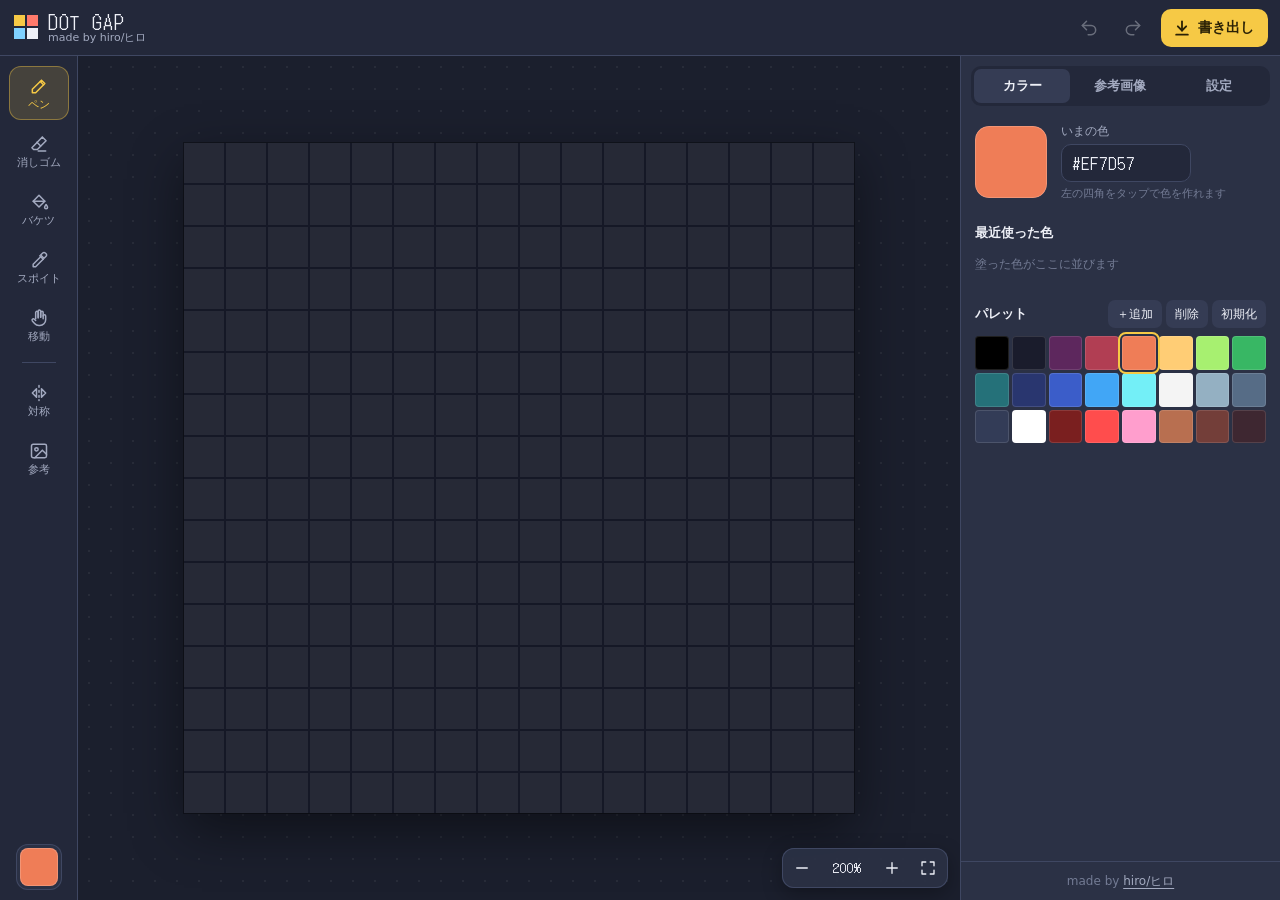
==== index.html @ 3f63f145 "Add files via upload" ====
<!DOCTYPE html>
<html lang="ja">
<head>
  <meta charset="UTF-8">
  <meta name="viewport" content="width=device-width, initial-scale=1, maximum-scale=1, user-scalable=no, viewport-fit=cover">
  <meta name="theme-color" content="#23283a">
  <meta name="apple-mobile-web-app-capable" content="yes">
  <meta name="apple-mobile-web-app-status-bar-style" content="black-translucent">
  <meta name="format-detection" content="telephone=no">
  <meta name="description" content="マスとマスの間に細い隙間があるドット絵を描けるエディタ。カラーパレット・スポイト・参考画像・PNG書き出しに対応。">
  <title>DOT GAP - すき間ドットエディタ | made by hiro/ヒロ</title>
  <link rel="preconnect" href="https://fonts.googleapis.com">
  <link rel="preconnect" href="https://fonts.gstatic.com" crossorigin>
  <link href="https://fonts.googleapis.com/css2?family=DotGothic16&display=swap" rel="stylesheet">
  <link rel="stylesheet" href="./style.css">
</head>
<body>
  <div class="app" id="app">

    <!-- ===== ヘッダー ===== -->
    <header class="topbar">
      <div class="brand">
        <div class="brand-mark" aria-hidden="true"><i></i><i></i><i></i><i></i></div>
        <div class="brand-text">
          <h1 class="brand-title">DOT GAP</h1>
          <a class="brand-credit" href="https://github.com/h1ro223" target="_blank" rel="noopener noreferrer">made by hiro/ヒロ</a>
        </div>
      </div>
      <div class="top-actions">
        <button class="icon-btn" id="undoBtn" type="button" title="元に戻す (Ctrl+Z)" aria-label="元に戻す" disabled>
          <svg class="ic" viewBox="0 0 24 24"><path d="M9 14 4 9l5-5"/><path d="M4 9h10.5a5.5 5.5 0 0 1 0 11H11"/></svg>
        </button>
        <button class="icon-btn" id="redoBtn" type="button" title="やり直し (Ctrl+Y)" aria-label="やり直し" disabled>
          <svg class="ic" viewBox="0 0 24 24"><path d="m15 14 5-5-5-5"/><path d="M20 9H9.5a5.5 5.5 0 0 0 0 11H13"/></svg>
        </button>
        <button class="icon-btn mobile-only" id="panelToggle" type="button" title="パネルの開閉" aria-label="パネルの開閉" aria-pressed="true">
          <svg class="ic" viewBox="0 0 24 24"><rect x="3" y="4" width="18" height="16" rx="2"/><path d="M3 14h18"/></svg>
        </button>
        <button class="primary-btn" id="exportOpenBtn" type="button">
          <svg class="ic" viewBox="0 0 24 24"><path d="M12 4v11"/><path d="m7 10 5 5 5-5"/><path d="M5 20h14"/></svg>
          <span>書き出し</span>
        </button>
      </div>
    </header>

    <main class="workspace">

      <!-- ===== ツールバー ===== -->
      <nav class="toolbar" aria-label="ツール">
        <div class="tool-group">
          <button class="tool-btn" type="button" data-tool="pen" title="ペン (B)">
            <svg class="ic" viewBox="0 0 24 24"><path d="M4 20h4L19 9l-4-4L4 16v4z"/><path d="m13.5 6.5 4 4"/></svg>
            <span>ペン</span>
          </button>
          <button class="tool-btn" type="button" data-tool="eraser" title="消しゴム (E)">
            <svg class="ic" viewBox="0 0 24 24"><path d="m16 3.5 4.5 4.5L10 18.5H5.5l-2-2z"/><path d="m9.5 10 4.5 4.5"/><path d="M11 20.5h9"/></svg>
            <span>消しゴム</span>
          </button>
          <button class="tool-btn" type="button" data-tool="fill" title="バケツ (G)">
            <svg class="ic" viewBox="0 0 24 24"><path d="m5 11 7-7 7 7-7 7z"/><path d="M5 11h14"/><path d="M20.5 15s1.8 2.3 1.8 3.4a1.8 1.8 0 0 1-3.6 0c0-1.1 1.8-3.4 1.8-3.4z"/></svg>
            <span>バケツ</span>
          </button>
          <button class="tool-btn" type="button" data-tool="picker" title="スポイト (I)">
            <svg class="ic" viewBox="0 0 24 24"><path d="m13 7 4 4"/><path d="M16.5 3.5a2.1 2.1 0 0 1 3 0l1 1a2.1 2.1 0 0 1 0 3L18 10l-4-4z"/><path d="m14 8-9 9v3h3l9-9"/></svg>
            <span>スポイト</span>
          </button>
          <button class="tool-btn" type="button" data-tool="hand" title="移動 (H / Space+ドラッグ)">
            <svg class="ic" viewBox="0 0 24 24"><path d="M8 13V5.5a1.5 1.5 0 0 1 3 0V12"/><path d="M11 11V4a1.5 1.5 0 0 1 3 0v7"/><path d="M14 11V5.5a1.5 1.5 0 0 1 3 0V13"/><path d="M17 9.5a1.5 1.5 0 0 1 3 0V14a7 7 0 0 1-7 7h-1a7 7 0 0 1-5.3-2.4L4 15.5a1.6 1.6 0 0 1 2.4-2.1L8 15"/></svg>
            <span>移動</span>
          </button>
        </div>
        <div class="tool-sep" aria-hidden="true"></div>
        <div class="tool-group">
          <button class="tool-btn" type="button" id="mirrorBtn" aria-pressed="false" title="左右対称 (M)">
            <svg class="ic" viewBox="0 0 24 24"><path d="M12 3v2M12 9v2M12 15v2M12 21v-1"/><path d="M9 7 4 12l5 5z"/><path d="m15 7 5 5-5 5z"/></svg>
            <span>対称</span>
          </button>
          <button class="tool-btn" type="button" id="refToggleBtn" aria-pressed="false" title="参考ウィンドウ">
            <svg class="ic" viewBox="0 0 24 24"><rect x="3" y="4" width="18" height="16" rx="2"/><circle cx="9" cy="10" r="2"/><path d="m21 16-5-5-9 9"/></svg>
            <span>参考</span>
          </button>
        </div>
        <button class="tool-color" type="button" id="toolColorBtn" title="カラー" aria-label="現在の色(カラーを開く)">
          <span id="toolColorSwatch"></span>
        </button>
      </nav>

      <!-- ===== キャンバス ===== -->
      <section class="stage" id="stage" data-tool="pen">
        <div class="canvas-holder bg-dark" id="canvasHolder">
          <canvas id="board"></canvas>
          <img class="overlay-img" id="overlayImg" alt="" draggable="false" hidden>
          <div class="mirror-line" id="mirrorLine" hidden></div>
          <div class="hover-cell" id="hoverCell" hidden></div>
        </div>

        <span class="coord" id="coordLabel" aria-hidden="true"></span>

        <div class="zoom-ctrl">
          <button type="button" id="zoomOutBtn" title="縮小 (-)" aria-label="縮小">
            <svg class="ic" viewBox="0 0 24 24"><path d="M5 12h14"/></svg>
          </button>
          <span class="zoom-label" id="zoomLabel">100%</span>
          <button type="button" id="zoomInBtn" title="拡大 (+)" aria-label="拡大">
            <svg class="ic" viewBox="0 0 24 24"><path d="M5 12h14M12 5v14"/></svg>
          </button>
          <button type="button" id="fitBtn" title="全体表示 (0)" aria-label="全体表示">
            <svg class="ic" viewBox="0 0 24 24"><path d="M4 9V4h5M20 9V4h-5M4 15v5h5M20 15v5h-5"/></svg>
          </button>
        </div>

        <!-- 参考ウィンドウ -->
        <div class="ref-win" id="refWin" hidden>
          <div class="ref-head" id="refHead">
            <span class="ref-title">参考画像</span>
            <span class="ref-chip" id="refChip" aria-hidden="true"></span>
            <button class="ref-close" id="refClose" type="button" aria-label="参考ウィンドウを閉じる">
              <svg class="ic" viewBox="0 0 24 24"><path d="M6 6l12 12M18 6 6 18"/></svg>
            </button>
          </div>
          <div class="ref-body" id="refBody">
            <canvas id="refView" hidden></canvas>
            <p class="ref-empty" id="refEmpty">タップして画像を読み込む</p>
          </div>
          <div class="ref-resize" id="refResize" aria-hidden="true"></div>
        </div>

        <div class="toast" id="toast" role="status" aria-live="polite"></div>
      </section>

      <!-- ===== パネル ===== -->
      <aside class="panel" id="panel">
        <div class="tabs" role="tablist">
          <button class="tab active" type="button" role="tab" data-tab="color" aria-selected="true">カラー</button>
          <button class="tab" type="button" role="tab" data-tab="ref" aria-selected="false">参考画像</button>
          <button class="tab" type="button" role="tab" data-tab="settings" aria-selected="false">設定</button>
        </div>

        <div class="tab-bodies">

          <!-- カラー -->
          <section class="tab-body active" data-panel="color" role="tabpanel">
            <div class="color-current">
              <label class="color-big" title="色を選ぶ">
                <span id="curSwatch"></span>
                <input type="color" id="colorInput" value="#ef7d57" aria-label="色を選ぶ">
              </label>
              <div class="color-meta">
                <span class="field-label">いまの色</span>
                <input type="text" class="hex-input" id="hexInput" maxlength="7" spellcheck="false" autocomplete="off" autocapitalize="off" autocorrect="off" aria-label="カラーコード">
                <span class="hint">左の四角をタップで色を作れます</span>
              </div>
            </div>

            <div class="block">
              <h3 class="block-title">最近使った色</h3>
              <div class="swatch-row" id="recentList"></div>
            </div>

            <div class="block">
              <div class="block-head">
                <h3 class="block-title">パレット</h3>
                <div class="mini-actions">
                  <button class="mini-btn" type="button" id="paletteAddBtn" title="いまの色をパレットに追加">＋追加</button>
                  <button class="mini-btn" type="button" id="paletteEditBtn" aria-pressed="false" title="タップした色を削除">削除</button>
                  <button class="mini-btn" type="button" id="paletteResetBtn" title="パレットを初期状態に戻す">初期化</button>
                </div>
              </div>
              <div class="palette" id="paletteList"></div>
            </div>
          </section>

          <!-- 参考画像 -->
          <section class="tab-body" data-panel="ref" role="tabpanel">
            <div class="block">
              <div class="btn-row">
                <button class="btn" type="button" id="refLoadBtn">画像を読み込む</button>
                <button class="btn ghost" type="button" id="refRemoveBtn">画像を外す</button>
              </div>
              <p class="note" id="refInfo">画像はまだありません</p>
            </div>

            <div class="block">
              <label class="switch-row">
                <span>参考ウィンドウを表示</span>
                <span class="switch"><input type="checkbox" id="refShowChk"><i></i></span>
              </label>
              <label class="switch-row">
                <span>キャンバスに重ねる(なぞり描き用)</span>
                <span class="switch"><input type="checkbox" id="refOverlayChk"><i></i></span>
              </label>
              <div class="range-row">
                <span>重ねる濃さ</span>
                <input type="range" id="refOpacity" min="5" max="100" step="1" value="40">
                <output id="refOpacityOut">40%</output>
              </div>
            </div>

            <div class="block">
              <h3 class="block-title">ドット化して取り込む</h3>
              <p class="note">参考画像をいまのマス数に合わせて自動でドット絵にします。下描きにどうぞ。</p>
              <label class="switch-row">
                <span>パレットの色に寄せる</span>
                <span class="switch"><input type="checkbox" id="refQuantizeChk"><i></i></span>
              </label>
              <button class="btn wide" type="button" id="refImportBtn">マスに取り込む</button>
            </div>

            <p class="note">スポイトを選んで参考ウィンドウの画像をタップすると、画像から色を拾えます。</p>
          </section>

          <!-- 設定 -->
          <section class="tab-body" data-panel="settings" role="tabpanel">
            <div class="block">
              <h3 class="block-title">キャンバス</h3>
              <div class="field-grid">
                <div class="field">
                  <span class="field-label">横のマス数</span>
                  <div class="stepper" data-key="cols">
                    <button type="button" data-step="-1" aria-label="減らす">−</button>
                    <input type="number" inputmode="numeric" aria-label="横のマス数">
                    <button type="button" data-step="1" aria-label="増やす">＋</button>
                  </div>
                </div>
                <div class="field">
                  <span class="field-label">縦のマス数</span>
                  <div class="stepper" data-key="rows">
                    <button type="button" data-step="-1" aria-label="減らす">−</button>
                    <input type="number" inputmode="numeric" aria-label="縦のマス数">
                    <button type="button" data-step="1" aria-label="増やす">＋</button>
                  </div>
                </div>
                <div class="field">
                  <span class="field-label">マスの大きさ(px)</span>
                  <div class="stepper" data-key="cell">
                    <button type="button" data-step="-1" aria-label="小さく">−</button>
                    <input type="number" inputmode="numeric" aria-label="マスの大きさ">
                    <button type="button" data-step="1" aria-label="大きく">＋</button>
                  </div>
                </div>
                <div class="field">
                  <span class="field-label">隙間(px)</span>
                  <div class="stepper" data-key="gap">
                    <button type="button" data-step="-1" aria-label="狭く">−</button>
                    <input type="number" inputmode="numeric" aria-label="隙間">
                    <button type="button" data-step="1" aria-label="広く">＋</button>
                  </div>
                </div>
              </div>
              <p class="size-info">書き出しサイズ <strong id="sizeInfo">-</strong></p>
              <p class="note">マス数を減らすと、右端・下端からはみ出た部分は消えます(元に戻すで復活できます)。</p>
            </div>

            <div class="block">
              <h3 class="block-title">表示の背景</h3>
              <div class="seg" id="bgSeg">
                <button type="button" data-bg="dark">ダーク</button>
                <button type="button" data-bg="light">ライト</button>
                <button type="button" data-bg="checker">市松</button>
              </div>
              <p class="note">見え方だけの設定です。書き出す画像の背景は透過になります。</p>
            </div>

            <div class="block">
              <h3 class="block-title">作品データ</h3>
              <div class="btn-row">
                <button class="btn" type="button" id="projSaveBtn">データを保存</button>
                <button class="btn" type="button" id="projLoadBtn">データを開く</button>
              </div>
              <p class="note">描いた内容は自動でこの端末に保存されます。別の端末に移すときは「データを保存」の .json を使ってください。</p>
              <button class="btn danger wide" type="button" id="clearBtn">全部消す</button>
            </div>

            <div class="block pc-only">
              <h3 class="block-title">ショートカット</h3>
              <dl class="keys">
                <dt>B / E / G / I / H</dt><dd>ペン / 消しゴム / バケツ / スポイト / 移動</dd>
                <dt>M</dt><dd>左右対称の切り替え</dd>
                <dt>Space + ドラッグ</dt><dd>画面を動かす</dd>
                <dt>ホイール / + / −</dt><dd>拡大・縮小</dd>
                <dt>0</dt><dd>全体表示</dd>
                <dt>Ctrl + Z / Ctrl + Y</dt><dd>元に戻す / やり直し</dd>
              </dl>
            </div>
          </section>
        </div>

        <footer class="panel-credit">
          made by <a href="https://github.com/h1ro223" target="_blank" rel="noopener noreferrer">hiro/ヒロ</a>
        </footer>
      </aside>
    </main>
  </div>

  <!-- ===== 書き出しモーダル ===== -->
  <div class="modal" id="exportModal" hidden>
    <div class="modal-card" role="dialog" aria-modal="true" aria-labelledby="exportTitle">
      <div class="modal-head">
        <h2 id="exportTitle">PNGで書き出し</h2>
        <button class="icon-btn" type="button" id="exportCloseBtn" aria-label="閉じる">
          <svg class="ic" viewBox="0 0 24 24"><path d="M6 6l12 12M18 6 6 18"/></svg>
        </button>
      </div>

      <div class="export-preview checker" id="exportPreviewWrap">
        <canvas id="exportPreview"></canvas>
      </div>

      <div class="export-field">
        <span class="field-label">倍率</span>
        <div class="seg" id="scaleSeg">
          <button type="button" data-scale="1">×1</button>
          <button type="button" data-scale="2">×2</button>
          <button type="button" data-scale="3">×3</button>
          <button type="button" data-scale="4">×4</button>
          <button type="button" data-scale="8">×8</button>
        </div>
      </div>

      <label class="switch-row">
        <span>背景を透過する</span>
        <span class="switch"><input type="checkbox" id="exportTransChk" checked><i></i></span>
      </label>
      <div class="range-row" id="exportBgRow" hidden>
        <span>背景色</span>
        <input type="color" id="exportBgInput" value="#ffffff" aria-label="背景色">
        <span></span>
      </div>

      <p class="size-info">出力サイズ <strong id="exportSize">-</strong></p>

      <div class="btn-row">
        <button class="btn primary" type="button" id="exportDlBtn">PNGを保存</button>
        <button class="btn" type="button" id="exportShareBtn" hidden>共有・写真に保存</button>
      </div>
    </div>
  </div>

  <input type="file" id="refFile" accept="image/*" hidden>
  <input type="file" id="projectFile" accept=".json,application/json" hidden>

  <script src="./script.js"></script>
</body>
</html>
---- style.css ----
/* =========================================================
   DOT GAP - すき間ドットエディタ
   made by hiro/ヒロ  https://github.com/h1ro223
   ========================================================= */

:root {
  --ink: #23283a;          /* 土台(グラファイトブルー) */
  --ink-2: #1b1f2d;        /* ステージ */
  --slab: #2b3145;         /* パネル */
  --slab-2: #353c54;       /* 入力・ボタン */
  --grout: #3f4762;        /* 境界線 */
  --text: #eef0f7;
  --muted: #a3aac0;
  --dim: #737b94;
  --butter: #f6c945;       /* アクセント */
  --butter-ink: #2b2206;
  --butter-soft: rgba(246, 201, 69, 0.16);
  --coral: #ff7a6b;

  --r-l: 14px;
  --r-m: 10px;
  --r-s: 7px;

  --font: "Hiragino Sans", "Hiragino Kaku Gothic ProN", "Noto Sans JP", "Yu Gothic UI", "Meiryo", system-ui, -apple-system, sans-serif;
  --pixel: "DotGothic16", "Hiragino Sans", "Noto Sans JP", sans-serif;

  --safe-t: env(safe-area-inset-top, 0px);
  --safe-r: env(safe-area-inset-right, 0px);
  --safe-b: env(safe-area-inset-bottom, 0px);
  --safe-l: env(safe-area-inset-left, 0px);
}

*,
*::before,
*::after { box-sizing: border-box; }

[hidden] { display: none !important; }

html,
body {
  margin: 0;
  height: 100%;
  background: var(--ink);
  color: var(--text);
  font-family: var(--font);
  font-size: 14px;
  line-height: 1.5;
  overflow: hidden;
  overscroll-behavior: none;
}

/* スマホでの長押しコピー・ダブルタップ拡大を防止 */
body {
  -webkit-user-select: none;
  user-select: none;
  -webkit-touch-callout: none;
  -webkit-tap-highlight-color: transparent;
  touch-action: manipulation;
  -webkit-text-size-adjust: 100%;
  text-size-adjust: 100%;
}

input[type="text"],
input[type="number"] {
  -webkit-user-select: text;
  user-select: text;
}

img,
canvas {
  -webkit-user-drag: none;
  -webkit-touch-callout: none;
}

button {
  font: inherit;
  color: inherit;
  background: none;
  border: 0;
  padding: 0;
  cursor: pointer;
  touch-action: manipulation;
}
button:disabled { cursor: default; opacity: 0.35; }

a { color: inherit; }

:focus { outline: none; }
:focus-visible {
  outline: 2px solid var(--butter);
  outline-offset: 2px;
}

.ic {
  width: 20px;
  height: 20px;
  fill: none;
  stroke: currentColor;
  stroke-width: 1.8;
  stroke-linecap: round;
  stroke-linejoin: round;
  flex-shrink: 0;
}

/* ===== レイアウト ===== */
.app {
  position: fixed;
  inset: 0;
  display: flex;
  flex-direction: column;
  padding: var(--safe-t) var(--safe-r) var(--safe-b) var(--safe-l);
}

.topbar {
  height: 56px;
  flex-shrink: 0;
  display: flex;
  align-items: center;
  justify-content: space-between;
  gap: 10px;
  padding: 0 12px 0 14px;
  background: var(--ink);
  border-bottom: 1px solid var(--grout);
}

.brand {
  display: flex;
  align-items: center;
  gap: 10px;
  min-width: 0;
}

/* ロゴ:2×2のマスと細い隙間 */
.brand-mark {
  display: grid;
  grid-template-columns: repeat(2, 11px);
  grid-template-rows: repeat(2, 11px);
  gap: 2px;
  flex-shrink: 0;
}
.brand-mark i { display: block; background: var(--butter); }
.brand-mark i:nth-child(2) { background: var(--coral); }
.brand-mark i:nth-child(3) { background: #7fd1ff; }
.brand-mark i:nth-child(4) { background: var(--text); }

.brand-text {
  display: flex;
  flex-direction: column;
  min-width: 0;
  line-height: 1.15;
}
.brand-title {
  margin: 0;
  font-family: var(--pixel);
  font-weight: 400;
  font-size: 19px;
  letter-spacing: 0.06em;
}
.brand-credit {
  font-size: 11px;
  color: var(--muted);
  text-decoration: none;
  white-space: nowrap;
}
.brand-credit:hover { color: var(--butter); }

.top-actions {
  display: flex;
  align-items: center;
  gap: 4px;
  flex-shrink: 0;
}

.icon-btn {
  width: 40px;
  height: 40px;
  border-radius: var(--r-m);
  display: inline-flex;
  align-items: center;
  justify-content: center;
  color: var(--text);
}
@media (hover: hover) {
  .icon-btn:not(:disabled):hover { background: var(--slab); }
}
.icon-btn[aria-pressed="false"] { color: var(--muted); }

.primary-btn {
  height: 38px;
  margin-left: 4px;
  padding: 0 14px 0 11px;
  border-radius: var(--r-m);
  display: inline-flex;
  align-items: center;
  gap: 6px;
  background: var(--butter);
  color: var(--butter-ink);
  font-weight: 700;
}
@media (hover: hover) {
  .primary-btn:hover { filter: brightness(1.06); }
}
.primary-btn .ic { stroke-width: 2.2; }

.mobile-only { display: none; }

.workspace {
  flex: 1;
  min-height: 0;
  display: grid;
  grid-template-columns: 78px minmax(0, 1fr) 320px;
}

/* ===== ツールバー ===== */
.toolbar {
  display: flex;
  flex-direction: column;
  align-items: center;
  gap: 6px;
  padding: 10px 8px;
  background: var(--ink);
  border-right: 1px solid var(--grout);
  overflow-y: auto;
  overflow-x: hidden;
  scrollbar-width: none;
}
.toolbar::-webkit-scrollbar { display: none; }

.tool-group {
  display: flex;
  flex-direction: column;
  gap: 4px;
}

.tool-btn {
  width: 60px;
  height: 54px;
  border-radius: 12px;
  display: flex;
  flex-direction: column;
  align-items: center;
  justify-content: center;
  gap: 3px;
  color: var(--muted);
  font-size: 10.5px;
  line-height: 1;
  flex-shrink: 0;
}
.tool-btn span { white-space: nowrap; }
@media (hover: hover) {
  .tool-btn:hover { background: var(--slab); color: var(--text); }
}
.tool-btn.active,
.tool-btn[aria-pressed="true"] {
  background: var(--butter-soft);
  color: var(--butter);
  box-shadow: inset 0 0 0 1px rgba(246, 201, 69, 0.4);
}

.tool-sep {
  width: 34px;
  height: 1px;
  margin: 4px 0;
  background: var(--grout);
  flex-shrink: 0;
}

.tool-color {
  margin-top: auto;
  width: 46px;
  height: 46px;
  padding: 4px;
  border-radius: 12px;
  background: var(--slab);
  box-shadow: inset 0 0 0 1px var(--grout);
  flex-shrink: 0;
}
.tool-color span {
  display: block;
  width: 100%;
  height: 100%;
  border-radius: 8px;
  box-shadow: inset 0 0 0 1px rgba(255, 255, 255, 0.18);
}

/* ===== ステージ ===== */
.stage {
  position: relative;
  overflow: hidden;
  touch-action: none;
  background-color: var(--ink-2);
  background-image: radial-gradient(circle, rgba(255, 255, 255, 0.06) 1px, transparent 1.6px);
  background-size: 22px 22px;
  cursor: crosshair;
}
.stage[data-tool="hand"],
.stage.space-pan { cursor: grab; }
.stage.grabbing { cursor: grabbing; }

.canvas-holder {
  position: absolute;
  left: 0;
  top: 0;
  will-change: transform;
  box-shadow: 0 0 0 1px rgba(0, 0, 0, 0.35), 0 18px 50px rgba(0, 0, 0, 0.45);
}
.canvas-holder.bg-dark { background: #151826; }
.canvas-holder.bg-light { background: #eceef4; }
.canvas-holder.bg-checker {
  background-color: #f4f5f8;
  background-image: conic-gradient(#d6dae3 25%, transparent 0 50%, #d6dae3 0 75%, transparent 0);
  background-size: 16px 16px;
}

#board {
  display: block;
  width: 100%;
  height: 100%;
  image-rendering: -webkit-optimize-contrast;
  image-rendering: crisp-edges;
  image-rendering: pixelated;
}

.overlay-img {
  position: absolute;
  inset: 0;
  width: 100%;
  height: 100%;
  object-fit: contain;
  pointer-events: none;
}

.mirror-line {
  position: absolute;
  top: -6px;
  bottom: -6px;
  left: 50%;
  width: 0;
  border-left: 1px dashed var(--butter);
  pointer-events: none;
  opacity: 0.85;
}

.hover-cell {
  position: absolute;
  left: 0;
  top: 0;
  pointer-events: none;
  box-shadow: 0 0 0 1px rgba(255, 255, 255, 0.95), 0 0 0 2px rgba(0, 0, 0, 0.55);
}

.coord {
  position: absolute;
  left: 12px;
  bottom: 12px;
  font-family: var(--pixel);
  font-size: 13px;
  color: var(--muted);
  pointer-events: none;
}

.zoom-ctrl {
  position: absolute;
  right: 12px;
  bottom: 12px;
  display: flex;
  align-items: center;
  gap: 2px;
  padding: 3px;
  border-radius: 12px;
  background: rgba(43, 49, 69, 0.92);
  box-shadow: inset 0 0 0 1px var(--grout), 0 6px 20px rgba(0, 0, 0, 0.3);
  z-index: 4;
}
.zoom-ctrl button {
  width: 34px;
  height: 34px;
  border-radius: 9px;
  display: inline-flex;
  align-items: center;
  justify-content: center;
}
@media (hover: hover) {
  .zoom-ctrl button:hover { background: var(--slab-2); }
}
.zoom-ctrl .ic { width: 18px; height: 18px; }
.zoom-label {
  min-width: 52px;
  text-align: center;
  font-family: var(--pixel);
  font-size: 13px;
}

/* ===== 参考ウィンドウ ===== */
.ref-win {
  position: absolute;
  left: 0;
  top: 0;
  display: flex;
  flex-direction: column;
  background: var(--slab);
  border-radius: 12px;
  box-shadow: inset 0 0 0 1px var(--grout), 0 14px 40px rgba(0, 0, 0, 0.45);
  overflow: hidden;
  z-index: 6;
  cursor: default;
}

.ref-head {
  height: 34px;
  flex-shrink: 0;
  display: flex;
  align-items: center;
  gap: 8px;
  padding: 0 4px 0 12px;
  border-bottom: 1px solid var(--grout);
  cursor: move;
  touch-action: none;
}
.ref-title {
  flex: 1;
  font-size: 12px;
  color: var(--muted);
}
.ref-chip {
  width: 18px;
  height: 18px;
  border-radius: 4px;
  box-shadow: inset 0 0 0 1px rgba(255, 255, 255, 0.35);
  visibility: hidden;
}
.ref-chip.show { visibility: visible; }
.ref-close {
  width: 28px;
  height: 28px;
  border-radius: 8px;
  display: inline-flex;
  align-items: center;
  justify-content: center;
  color: var(--muted);
}
.ref-close .ic { width: 16px; height: 16px; }
@media (hover: hover) {
  .ref-close:hover { background: var(--slab-2); color: var(--text); }
}

.ref-body {
  position: relative;
  flex: 1;
  min-height: 0;
  display: flex;
  align-items: center;
  justify-content: center;
  background-color: #262b3d;
  background-image: conic-gradient(#2e3448 25%, transparent 0 50%, #2e3448 0 75%, transparent 0);
  background-size: 14px 14px;
  touch-action: none;
  overflow: hidden;
  cursor: pointer;
}
.ref-win.picking .ref-body { cursor: crosshair; }
.ref-win.picking { box-shadow: inset 0 0 0 2px var(--butter), 0 14px 40px rgba(0, 0, 0, 0.45); }

#refView { display: block; }

.ref-empty {
  margin: 0;
  padding: 12px;
  text-align: center;
  font-size: 12px;
  color: var(--muted);
}

.ref-resize {
  position: absolute;
  right: 0;
  bottom: 0;
  width: 22px;
  height: 22px;
  cursor: nwse-resize;
  touch-action: none;
  background:
    linear-gradient(135deg, transparent 55%, var(--muted) 55%, var(--muted) 62%, transparent 62%,
      transparent 72%, var(--muted) 72%, var(--muted) 79%, transparent 79%);
}

/* ===== トースト ===== */
.toast {
  position: absolute;
  top: 12px;
  left: 50%;
  max-width: calc(100% - 24px);
  padding: 8px 14px;
  border-radius: 999px;
  background: rgba(43, 49, 69, 0.96);
  box-shadow: inset 0 0 0 1px var(--grout), 0 8px 24px rgba(0, 0, 0, 0.35);
  font-size: 13px;
  white-space: nowrap;
  overflow: hidden;
  text-overflow: ellipsis;
  pointer-events: none;
  opacity: 0;
  transform: translate(-50%, -8px);
  transition: opacity 0.18s ease, transform 0.18s ease;
  z-index: 10;
}
.toast.show {
  opacity: 1;
  transform: translate(-50%, 0);
}

/* ===== パネル ===== */
.panel {
  display: flex;
  flex-direction: column;
  min-height: 0;
  background: var(--slab);
  border-left: 1px solid var(--grout);
}

.tabs {
  display: flex;
  gap: 2px;
  margin: 10px 10px 0;
  padding: 3px;
  border-radius: var(--r-m);
  background: var(--ink);
  flex-shrink: 0;
}
.tab {
  flex: 1;
  height: 34px;
  border-radius: var(--r-s);
  color: var(--muted);
  font-size: 13px;
  font-weight: 600;
}
.tab.active {
  background: var(--slab-2);
  color: var(--text);
}

.tab-bodies {
  flex: 1;
  min-height: 0;
  overflow-y: auto;
  -webkit-overflow-scrolling: touch;
  overscroll-behavior: contain;
}
.tab-body { display: none; padding: 16px 14px 8px; }
.tab-body.active { display: block; }

.block { margin-bottom: 22px; }
.block-head {
  display: flex;
  align-items: center;
  justify-content: space-between;
  gap: 8px;
  margin-bottom: 8px;
}
.block-title {
  margin: 0 0 8px;
  font-size: 13px;
  font-weight: 700;
  color: var(--text);
}
.block-head .block-title { margin: 0; }

.note {
  margin: 6px 0 10px;
  font-size: 12px;
  color: var(--muted);
  line-height: 1.6;
}
.field-label {
  display: block;
  font-size: 12px;
  color: var(--muted);
  margin-bottom: 4px;
}

/* 色 */
.color-current {
  display: flex;
  gap: 14px;
  align-items: center;
  margin-bottom: 20px;
}
.color-big {
  position: relative;
  width: 72px;
  height: 72px;
  flex-shrink: 0;
  border-radius: var(--r-l);
  overflow: hidden;
  cursor: pointer;
  box-shadow: inset 0 0 0 1px rgba(255, 255, 255, 0.18);
}
.color-big span {
  position: absolute;
  inset: 0;
  box-shadow: inset 0 0 0 1px rgba(255, 255, 255, 0.18);
  border-radius: inherit;
}
.color-big input {
  position: absolute;
  inset: 0;
  width: 100%;
  height: 100%;
  opacity: 0;
  border: 0;
  padding: 0;
  cursor: pointer;
}
.color-meta { min-width: 0; }
.hex-input {
  width: 130px;
  height: 38px;
  padding: 0 10px;
  border-radius: var(--r-m);
  border: 1px solid var(--grout);
  background: var(--ink);
  color: var(--text);
  font-family: var(--pixel);
  font-size: 16px;
  letter-spacing: 0.06em;
  text-transform: uppercase;
}
.hex-input:focus { border-color: var(--butter); }
.hint {
  display: block;
  margin-top: 4px;
  font-size: 11px;
  color: var(--dim);
}

.swatch-row {
  display: flex;
  flex-wrap: wrap;
  gap: 3px;
  min-height: 28px;
}
.swatch-row .swatch { width: 28px; height: 28px; }
.swatch-row .empty-msg {
  font-size: 12px;
  color: var(--dim);
  line-height: 28px;
}

.palette {
  display: grid;
  grid-template-columns: repeat(auto-fill, minmax(30px, 1fr));
  gap: 3px;
}
.palette .swatch { aspect-ratio: 1 / 1; width: 100%; }
.palette .empty-msg {
  grid-column: 1 / -1;
  font-size: 12px;
  color: var(--dim);
}

.swatch {
  position: relative;
  display: block;
  border-radius: 4px;
  background: var(--c);
  box-shadow: inset 0 0 0 1px rgba(255, 255, 255, 0.12);
}
.swatch.active {
  outline: 2px solid var(--butter);
  outline-offset: 2px;
  z-index: 1;
}
.palette.editing .swatch::after {
  content: "×";
  position: absolute;
  inset: 0;
  display: flex;
  align-items: center;
  justify-content: center;
  border-radius: inherit;
  background: rgba(20, 22, 32, 0.55);
  color: #fff;
  font-size: 15px;
  font-weight: 700;
}

.mini-actions { display: flex; gap: 4px; }
.mini-btn {
  height: 28px;
  padding: 0 9px;
  border-radius: var(--r-s);
  background: var(--slab-2);
  font-size: 12px;
  white-space: nowrap;
}
.mini-btn[aria-pressed="true"] {
  background: rgba(255, 122, 107, 0.2);
  color: var(--coral);
  box-shadow: inset 0 0 0 1px rgba(255, 122, 107, 0.5);
}

/* ボタン */
.btn-row {
  display: flex;
  gap: 8px;
}
.btn-row .btn { flex: 1; }

.btn {
  height: 42px;
  padding: 0 14px;
  border-radius: var(--r-m);
  background: var(--slab-2);
  box-shadow: inset 0 0 0 1px var(--grout);
  font-weight: 600;
  font-size: 14px;
  white-space: nowrap;
}
@media (hover: hover) {
  .btn:not(:disabled):hover { filter: brightness(1.12); }
}
.btn.ghost { background: transparent; }
.btn.primary {
  background: var(--butter);
  color: var(--butter-ink);
  box-shadow: none;
}
.btn.danger {
  background: transparent;
  color: var(--coral);
  box-shadow: inset 0 0 0 1px rgba(255, 122, 107, 0.45);
}
.btn.wide { width: 100%; margin-top: 6px; }

/* スイッチ */
.switch-row {
  display: flex;
  align-items: center;
  justify-content: space-between;
  gap: 12px;
  min-height: 46px;
  cursor: pointer;
  border-bottom: 1px solid rgba(63, 71, 98, 0.6);
}
.switch {
  position: relative;
  width: 44px;
  height: 26px;
  flex-shrink: 0;
}
.switch input {
  position: absolute;
  inset: 0;
  margin: 0;
  opacity: 0;
  cursor: pointer;
  z-index: 1;
}
.switch i {
  position: absolute;
  inset: 0;
  border-radius: 999px;
  background: var(--ink);
  box-shadow: inset 0 0 0 1px var(--grout);
  transition: background 0.15s ease;
}
.switch i::after {
  content: "";
  position: absolute;
  top: 3px;
  left: 3px;
  width: 20px;
  height: 20px;
  border-radius: 50%;
  background: var(--muted);
  transition: transform 0.15s ease, background 0.15s ease;
}
.switch input:checked + i { background: var(--butter); box-shadow: none; }
.switch input:checked + i::after { transform: translateX(18px); background: var(--butter-ink); }
.switch input:disabled + i { opacity: 0.4; }
.switch input:focus-visible + i { outline: 2px solid var(--butter); outline-offset: 2px; }

.range-row {
  display: grid;
  grid-template-columns: auto 1fr 44px;
  align-items: center;
  gap: 12px;
  min-height: 46px;
}
.range-row input[type="range"] {
  width: 100%;
  accent-color: var(--butter);
}
.range-row input[type="color"] {
  width: 100%;
  height: 34px;
  padding: 2px;
  border: 1px solid var(--grout);
  border-radius: var(--r-s);
  background: var(--ink);
}
.range-row output {
  text-align: right;
  font-family: var(--pixel);
  font-size: 13px;
  color: var(--muted);
}

/* 設定 */
.field-grid {
  display: grid;
  grid-template-columns: 1fr 1fr;
  gap: 12px 10px;
}
.stepper {
  display: flex;
  height: 42px;
  border-radius: var(--r-m);
  background: var(--ink);
  box-shadow: inset 0 0 0 1px var(--grout);
  overflow: hidden;
}
.stepper button {
  width: 38px;
  flex-shrink: 0;
  font-size: 18px;
  color: var(--muted);
}
@media (hover: hover) {
  .stepper button:not(:disabled):hover { background: var(--slab-2); color: var(--text); }
}
.stepper input {
  flex: 1;
  width: 0;
  min-width: 0;
  border: 0;
  background: transparent;
  color: var(--text);
  text-align: center;
  font-family: var(--pixel);
  font-size: 16px;
  -moz-appearance: textfield;
  appearance: textfield;
}
.stepper input::-webkit-outer-spin-button,
.stepper input::-webkit-inner-spin-button {
  -webkit-appearance: none;
  margin: 0;
}

.size-info {
  margin: 12px 0 0;
  font-size: 12px;
  color: var(--muted);
}
.size-info strong {
  margin-left: 6px;
  font-family: var(--pixel);
  font-weight: 400;
  font-size: 15px;
  color: var(--text);
}

.seg {
  display: flex;
  gap: 2px;
  padding: 3px;
  border-radius: var(--r-m);
  background: var(--ink);
  box-shadow: inset 0 0 0 1px var(--grout);
}
.seg button {
  flex: 1;
  height: 34px;
  border-radius: var(--r-s);
  color: var(--muted);
  font-weight: 600;
}
.seg button.active {
  background: var(--butter);
  color: var(--butter-ink);
}

.keys {
  display: grid;
  grid-template-columns: auto 1fr;
  gap: 6px 12px;
  margin: 0;
  font-size: 12px;
}
.keys dt {
  font-family: var(--pixel);
  color: var(--text);
  white-space: nowrap;
}
.keys dd {
  margin: 0;
  color: var(--muted);
}

.panel-credit {
  flex-shrink: 0;
  padding: 10px 14px calc(10px);
  border-top: 1px solid var(--grout);
  font-size: 12px;
  color: var(--dim);
  text-align: center;
}
.panel-credit a {
  color: var(--muted);
  text-decoration: underline;
  text-underline-offset: 3px;
}
.panel-credit a:hover { color: var(--butter); }

/* ===== モーダル ===== */
.modal {
  position: fixed;
  inset: 0;
  z-index: 50;
  display: flex;
  align-items: center;
  justify-content: center;
  padding: calc(16px + var(--safe-t)) 16px calc(16px + var(--safe-b));
  background: rgba(14, 16, 26, 0.66);
  -webkit-backdrop-filter: blur(6px);
  backdrop-filter: blur(6px);
}
.modal-card {
  width: min(460px, 100%);
  max-height: 100%;
  overflow-y: auto;
  -webkit-overflow-scrolling: touch;
  overscroll-behavior: contain;
  padding: 14px 16px 16px;
  border-radius: 18px;
  background: var(--slab);
  box-shadow: inset 0 0 0 1px var(--grout), 0 24px 60px rgba(0, 0, 0, 0.5);
}
.modal-head {
  display: flex;
  align-items: center;
  justify-content: space-between;
  margin-bottom: 10px;
}
.modal-head h2 {
  margin: 0;
  font-size: 16px;
}

.export-preview {
  display: flex;
  align-items: center;
  justify-content: center;
  min-height: 140px;
  padding: 14px;
  border-radius: var(--r-l);
  margin-bottom: 14px;
  overflow: hidden;
}
.export-preview.checker {
  background-color: #f4f5f8;
  background-image: conic-gradient(#d6dae3 25%, transparent 0 50%, #d6dae3 0 75%, transparent 0);
  background-size: 16px 16px;
}
#exportPreview {
  display: block;
  image-rendering: -webkit-optimize-contrast;
  image-rendering: crisp-edges;
  image-rendering: pixelated;
}

.export-field { margin-bottom: 6px; }
.modal-card .size-info { margin: 10px 0 14px; }

/* ===== スクロールバー ===== */
.tab-bodies,
.modal-card { scrollbar-width: thin; scrollbar-color: var(--grout) transparent; }
.tab-bodies::-webkit-scrollbar,
.modal-card::-webkit-scrollbar { width: 8px; }
.tab-bodies::-webkit-scrollbar-thumb,
.modal-card::-webkit-scrollbar-thumb { background: var(--grout); border-radius: 8px; }

@media (hover: none) {
  .coord { display: none; }
  .pc-only { display: none; }
}

/* ===== スマホ ===== */
@media (max-width: 820px) {
  .topbar { height: 52px; padding: 0 6px 0 12px; }
  .brand-title { font-size: 17px; }
  .icon-btn { width: 38px; height: 38px; }
  .primary-btn { padding: 0 12px 0 9px; }
  .mobile-only { display: inline-flex; }

  .workspace {
    display: flex;
    flex-direction: column;
  }
  .stage {
    order: 1;
    flex: 1;
    min-height: 0;
  }
  .toolbar {
    order: 2;
    flex-direction: row;
    flex-shrink: 0;
    gap: 2px;
    padding: 5px 8px;
    border-right: 0;
    border-top: 1px solid var(--grout);
    overflow-x: auto;
    overflow-y: hidden;
  }
  .tool-group { flex-direction: row; gap: 2px; }
  .tool-btn { width: 52px; height: 50px; }
  .tool-sep { width: 1px; height: 30px; margin: 0 3px; }
  .tool-color { margin: 0 0 0 auto; width: 44px; height: 44px; }

  .panel {
    order: 3;
    height: 40vh;
    height: 40dvh;
    max-height: 380px;
    border-left: 0;
    border-top: 1px solid var(--grout);
  }
  .app.panel-collapsed .panel { display: none; }

  .panel-credit { padding: 8px 14px; }
  .zoom-ctrl { right: 8px; bottom: 8px; }
}

@media (max-width: 380px) {
  .brand-credit { font-size: 10px; }
  .primary-btn span { display: none; }
  .primary-btn { padding: 0 10px; }
}

@media (prefers-reduced-motion: reduce) {
  *,
  *::before,
  *::after {
    transition: none !important;
    animation: none !important;
  }
}
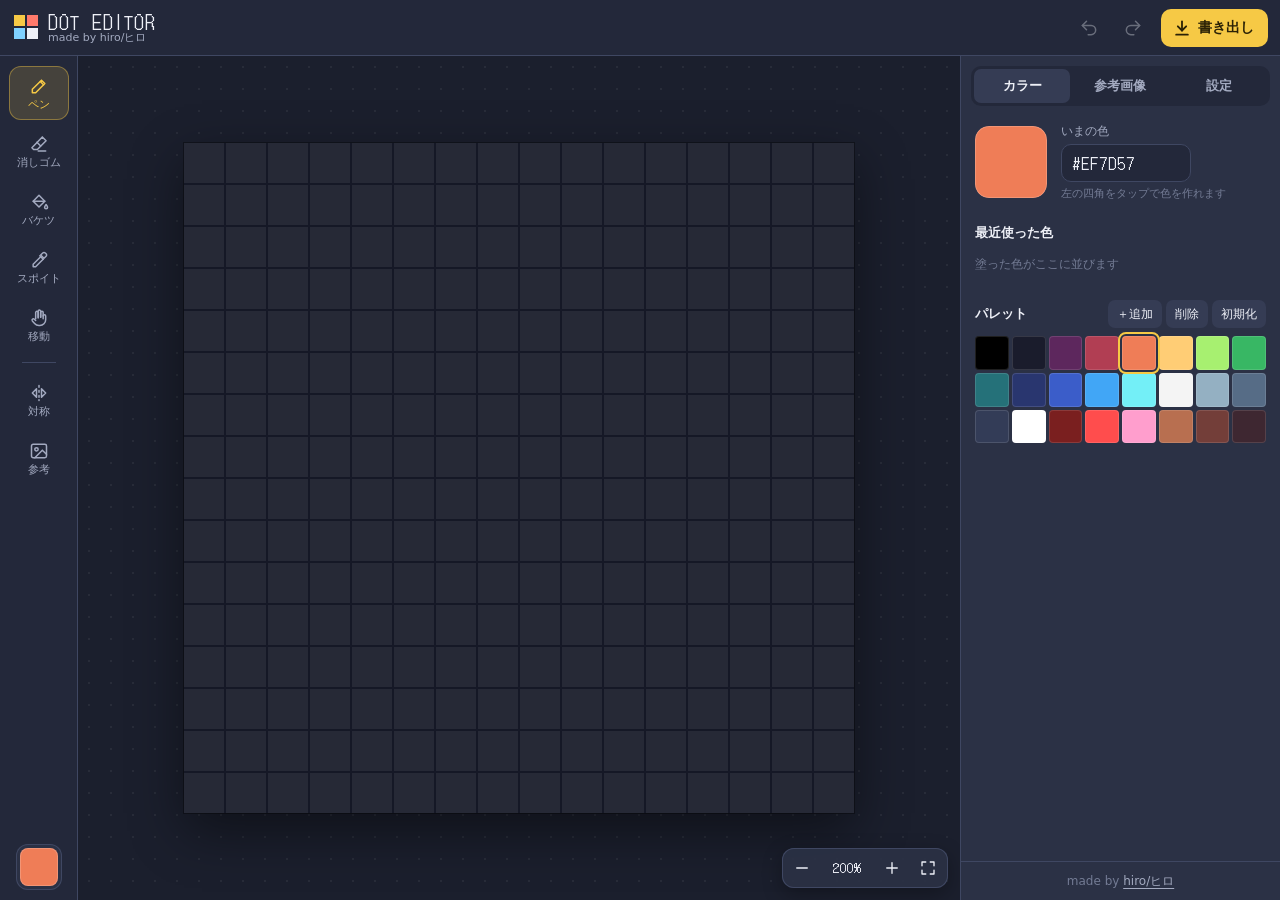
==== commit de72f816: "Add files via upload" ====
--- a/index.html
+++ b/index.html
@@ -8,7 +8,7 @@
   <meta name="apple-mobile-web-app-status-bar-style" content="black-translucent">
   <meta name="format-detection" content="telephone=no">
   <meta name="description" content="マスとマスの間に細い隙間があるドット絵を描けるエディタ。カラーパレット・スポイト・参考画像・PNG書き出しに対応。">
-  <title>DOT GAP - すき間ドットエディタ | made by hiro/ヒロ</title>
+  <title>DOT EDITOR | made by hiro/ヒロ</title>
   <link rel="preconnect" href="https://fonts.googleapis.com">
   <link rel="preconnect" href="https://fonts.gstatic.com" crossorigin>
   <link href="https://fonts.googleapis.com/css2?family=DotGothic16&display=swap" rel="stylesheet">
@@ -22,7 +22,7 @@
       <div class="brand">
         <div class="brand-mark" aria-hidden="true"><i></i><i></i><i></i><i></i></div>
         <div class="brand-text">
-          <h1 class="brand-title">DOT GAP</h1>
+          <h1 class="brand-title">DOT EDITOR</h1>
           <a class="brand-credit" href="https://github.com/h1ro223" target="_blank" rel="noopener noreferrer">made by hiro/ヒロ</a>
         </div>
       </div>
